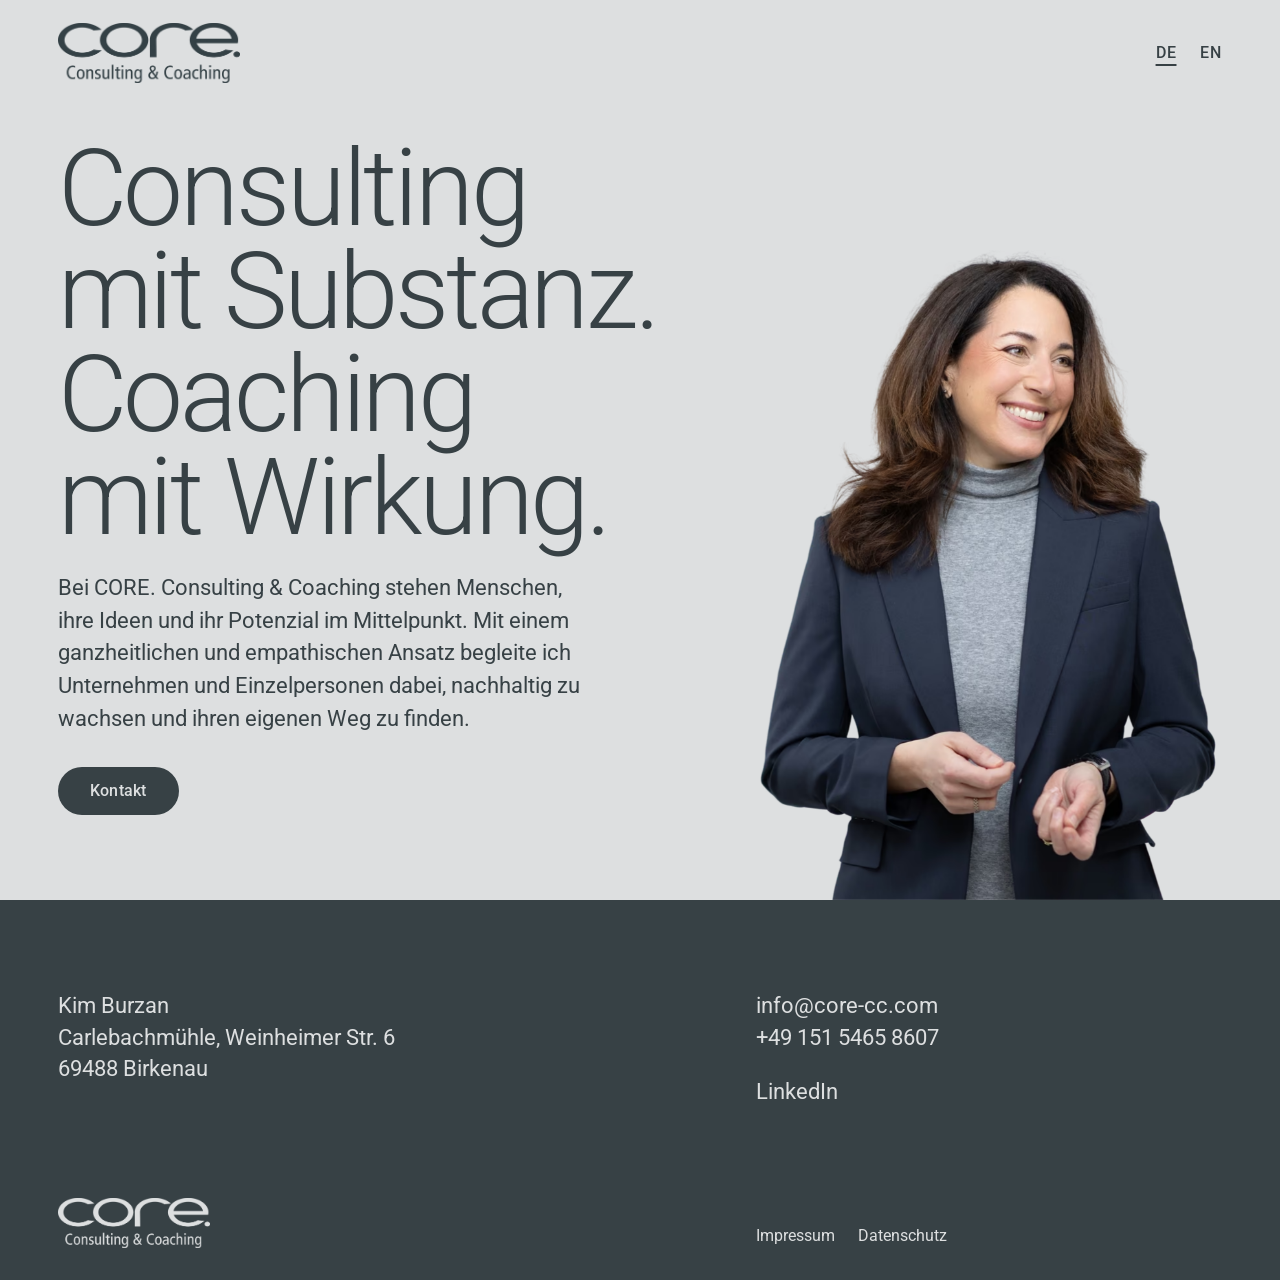
==== index.html @ 4d35f6c6 "Neue Website core-cc.com: One-Pager DE/EN mit Impressum und Datenschutz - Inhalte 1:1 von der bisher" ====
<!doctype html>
<html lang="de">
<head>
  <meta charset="utf-8">
  <meta name="viewport" content="width=device-width, initial-scale=1">
  <title>core-cc – Consulting &amp; Coaching</title>
  <meta name="description" content="Bei CORE. Consulting &amp; Coaching stehen Menschen, ihre Ideen und ihr Potenzial im Mittelpunkt. Kim Burzan, Birkenau.">
  <link rel="canonical" href="https://www.core-cc.com/">
  <link rel="alternate" hreflang="de" href="https://www.core-cc.com/">
  <link rel="alternate" hreflang="en" href="https://www.core-cc.com/en">
  <link rel="alternate" hreflang="x-default" href="https://www.core-cc.com/">
  <link rel="preload" href="/assets/fonts/roboto-latin-var.woff2" as="font" type="font/woff2" crossorigin>
  <link rel="stylesheet" href="/assets/css/style.css?v=1">
  <link rel="icon" href="/favicon.ico" sizes="48x48">
  <link rel="apple-touch-icon" href="/apple-touch-icon.png">
  <link rel="manifest" href="/site.webmanifest">
  <meta name="theme-color" content="#dddfe0">
  <meta property="og:type" content="website">
  <meta property="og:site_name" content="core. Consulting &amp; Coaching">
  <meta property="og:title" content="core-cc – Consulting &amp; Coaching">
  <meta property="og:description" content="Bei CORE. Consulting &amp; Coaching stehen Menschen, ihre Ideen und ihr Potenzial im Mittelpunkt. Kim Burzan, Birkenau.">
  <meta property="og:url" content="https://www.core-cc.com/">
  <meta property="og:image" content="https://www.core-cc.com/og-image.jpg">
  <meta property="og:image:width" content="1200">
  <meta property="og:image:height" content="630">
  <meta property="og:locale" content="de_DE">
  <meta property="og:locale:alternate" content="en_GB">
  <meta name="twitter:card" content="summary_large_image">
  <script type="application/ld+json">
  {
    "@context": "https://schema.org",
    "@type": "ProfessionalService",
    "name": "CORE. Consulting & Coaching",
    "url": "https://www.core-cc.com/",
    "logo": "https://www.core-cc.com/assets/img/logo-core.webp",
    "image": "https://www.core-cc.com/og-image.jpg",
    "email": "info@core-cc.com",
    "telephone": "+49 151 5465 8607",
    "address": {
      "@type": "PostalAddress",
      "streetAddress": "Carlebachmühle, Weinheimer Str. 6",
      "postalCode": "69488",
      "addressLocality": "Birkenau",
      "addressCountry": "DE"
    },
    "founder": {
      "@type": "Person",
      "name": "Kim Burzan",
      "sameAs": "https://www.linkedin.com/in/kim-natascha-burzan/"
    }
  }
  </script>
</head>
<body>
  <a class="skip-link" href="#main">Zum Inhalt springen</a>
  <div class="screen">
    <header class="site-header">
      <a class="site-header__logo" href="/">
        <img src="/assets/img/logo-core.webp" width="768" height="255" alt="core. Consulting & Coaching – Startseite">
      </a>
      <nav class="lang" aria-label="Sprache">
        <a href="/" hreflang="de" lang="de" aria-current="page">DE</a>
        <a href="/en" hreflang="en" lang="en">EN</a>
      </nav>
    </header>

    <main id="main" class="hero">
      <div class="hero__text">
        <h1 class="hero__claim"><span>Consulting mit&nbsp;Substanz.</span> <span>Coaching mit&nbsp;Wirkung.</span></h1>
        <p class="hero__lead">Bei CORE. Consulting &amp; Coaching stehen Menschen, ihre Ideen und ihr Potenzial im Mittelpunkt. Mit einem ganzheitlichen und empathischen Ansatz begleite ich Unternehmen und Einzelpersonen dabei, nachhaltig zu wachsen und ihren eigenen Weg zu finden.</p>
        <p class="hero__cta"><a class="button" href="#kontakt">Kontakt</a></p>
      </div>
      <picture class="hero__portrait">
        <source type="image/avif" srcset="/assets/img/kim-burzan-480.avif 480w, /assets/img/kim-burzan-720.avif 720w, /assets/img/kim-burzan-960.avif 960w, /assets/img/kim-burzan-1200.avif 1200w, /assets/img/kim-burzan-1377.avif 1377w" sizes="(min-width: 100rem) 38rem, (min-width: 64rem) 40vw, 88vw">
        <source type="image/webp" srcset="/assets/img/kim-burzan-480.webp 480w, /assets/img/kim-burzan-720.webp 720w, /assets/img/kim-burzan-960.webp 960w, /assets/img/kim-burzan-1200.webp 1200w, /assets/img/kim-burzan-1377.webp 1377w" sizes="(min-width: 100rem) 38rem, (min-width: 64rem) 40vw, 88vw">
        <img src="/assets/img/kim-burzan-960.webp" width="1377" height="1920" alt="Kim Burzan" fetchpriority="high">
      </picture>
    </main>
  </div>

  <footer id="kontakt" class="site-footer">
    <div class="site-footer__inner">
      <h2 class="visually-hidden">Kontakt</h2>
      <address class="contact">
        <p class="contact__address">Kim Burzan<br>Carlebachmühle, Weinheimer Str. 6<br>69488 Birkenau</p>
        <p class="contact__direct"><a href="mailto:info@core-cc.com">info@core-cc.com</a><br><a href="tel:+4915154658607">+49 151 5465 8607</a></p>
        <p class="contact__social"><a href="https://www.linkedin.com/in/kim-natascha-burzan/">LinkedIn</a></p>
      </address>
      <div class="site-footer__base">
        <a class="site-footer__logo" href="/">
          <img src="/assets/img/logo-core-light.webp" width="768" height="255" alt="core. Consulting & Coaching – Startseite" loading="lazy">
        </a>
        <nav class="legal-nav" aria-label="Rechtliches">
          <a href="/impressum">Impressum</a>
          <a href="/datenschutz">Datenschutz</a>
        </nav>
      </div>
    </div>
  </footer>
</body>
</html>
---- assets/css/style.css ----
/* =====================================================================
   core. Consulting & Coaching
   ---------------------------------------------------------------------
   Farben   Dunkelgrau #374145 · Hellgrau #dddfe0
   Schrift  Roboto (variabel 100–900, lokal gehostet, keine Google-Abfrage)
   Skala    Faktor √2 – h1 7.993rem … small 0.707rem, xs 0.5rem
            Überschriften fluid per clamp(): Minimum bei 360 px Viewport,
            Endwert (Vorgabe) ab 1600 px Viewport.
   ===================================================================== */

@font-face {
  font-family: "Roboto";
  src: url("/assets/fonts/roboto-latin-var.woff2") format("woff2");
  font-weight: 100 900;
  font-style: normal;
  font-display: swap;
}

/* Metrik-angepasster Fallback, damit beim Laden nichts springt */
@font-face {
  font-family: "Roboto Fallback";
  src: local("Arial");
  ascent-override: 92.77%;
  descent-override: 24.41%;
  line-gap-override: 0%;
  size-adjust: 100.3%;
}

:root {
  /* Farben */
  --ink: #374145;
  --paper: #dddfe0;

  /* Typo-Skala (√2) – fluid zwischen 22.5rem (360 px) und 100rem (1600 px) */
  --fs-h1: clamp(2.986rem, 1.532rem + 6.461vw, 7.993rem);
  --fs-h2: clamp(2.488rem, 1.569rem + 4.084vw, 5.653rem);
  --fs-h3: clamp(2.074rem, 1.515rem + 2.483vw, 3.998rem);
  --fs-h4: clamp(1.728rem, 1.409rem + 1.418vw, 2.827rem);
  --fs-h5: clamp(1.44rem, 1.278rem + 0.721vw, 1.999rem);
  --fs-h6: clamp(1.2rem, 1.138rem + 0.276vw, 1.414rem);
  --fs-p: 1rem;
  --fs-small: 0.707rem;
  --fs-xs: 0.5rem;

  /* Abstände auf derselben Skala */
  --s-2: 0.5rem;
  --s-1: 0.707rem;
  --s0: 1rem;
  --s1: 1.414rem;
  --s2: 1.999rem;
  --s3: 2.827rem;
  --s4: 3.998rem;
  --s5: 5.653rem;
  --s6: 7.993rem;

  --page-pad: clamp(1rem, 4.5vw, 4.5rem);
  --max-width: 100rem;

  --font: "Roboto", "Roboto Fallback", system-ui, -apple-system, "Segoe UI", Arial, sans-serif;
  --ease: cubic-bezier(0.2, 0.7, 0.2, 1);
}

/* ---------- Basis ---------- */

*,
*::before,
*::after {
  box-sizing: border-box;
}

html {
  -webkit-text-size-adjust: 100%;
  text-size-adjust: 100%;
  scroll-behavior: smooth;
}

body {
  margin: 0;
  background: var(--paper);
  color: var(--ink);
  font-family: var(--font);
  font-size: var(--fs-p);
  font-weight: 400;
  line-height: 1.5;
  -webkit-font-smoothing: antialiased;
  -moz-osx-font-smoothing: grayscale;
}

img,
picture {
  display: block;
  max-width: 100%;
  height: auto;
}

h1, h2, h3, h4, h5, h6, p, address {
  margin: 0;
}

address {
  font-style: normal;
}

h1, h2, h3, h4, h5, h6 {
  overflow-wrap: break-word;
  text-wrap: balance;
}

p {
  text-wrap: pretty;
}

a {
  color: inherit;
  text-decoration-thickness: 1px;
  text-underline-offset: 0.22em;
}

a:hover {
  text-decoration-thickness: 2px;
}

:focus-visible {
  outline: 2px solid currentColor;
  outline-offset: 4px;
}

::selection {
  background: var(--ink);
  color: var(--paper);
}

/* ---------- Typo-Skala ---------- */

h1, .h1 { font-size: var(--fs-h1); font-weight: 300; line-height: 0.96; letter-spacing: -0.03em; }
h2, .h2 { font-size: var(--fs-h2); font-weight: 300; line-height: 1;    letter-spacing: -0.025em; }
h3, .h3 { font-size: var(--fs-h3); font-weight: 300; line-height: 1.06; letter-spacing: -0.02em; }
h4, .h4 { font-size: var(--fs-h4); font-weight: 400; line-height: 1.12; letter-spacing: -0.015em; }
h5, .h5 { font-size: var(--fs-h5); font-weight: 400; line-height: 1.25; letter-spacing: -0.01em; }
h6, .h6 { font-size: var(--fs-h6); font-weight: 400; line-height: 1.4; }
.p      { font-size: var(--fs-p); line-height: 1.5; }
small, .small { font-size: var(--fs-small); line-height: 1.5; letter-spacing: 0.01em; }
.xs     { font-size: var(--fs-xs); line-height: 1.5; }

/* ---------- Hilfsklassen ---------- */

.visually-hidden {
  position: absolute !important;
  width: 1px;
  height: 1px;
  margin: -1px;
  padding: 0;
  overflow: hidden;
  clip: rect(0 0 0 0);
  white-space: nowrap;
  border: 0;
}

.skip-link {
  position: absolute;
  top: -10rem;
  left: var(--page-pad);
  z-index: 10;
  padding: var(--s-1) var(--s0);
  background: var(--ink);
  color: var(--paper);
  text-decoration: none;
}

.skip-link:focus {
  top: var(--s-2);
}

/* ---------- Kopf ---------- */

.screen {
  display: flex;
  flex-direction: column;
  min-height: 100vh;
  min-height: 100svh;
}

.site-header {
  display: flex;
  align-items: center;
  justify-content: space-between;
  gap: var(--s1);
  width: 100%;
  max-width: var(--max-width);
  margin-inline: auto;
  padding: var(--s1) var(--page-pad);
}

.site-header__logo {
  display: block;
  width: clamp(8.75rem, 6.6rem + 6vw, 12.5rem);
}

.site-header__logo img {
  width: 100%;
}

.lang {
  display: flex;
  gap: var(--s-2);
  margin-right: calc(var(--s-2) * -1);
  font-weight: 500;
  letter-spacing: 0.06em;
}

.lang a {
  padding: var(--s-2);
  text-decoration: none;
}

.lang a:hover,
.lang a[aria-current="page"] {
  text-decoration: underline;
  text-decoration-thickness: 2px;
  text-underline-offset: 0.4em;
}

/* ---------- Startseite: Hero ---------- */

.hero {
  flex: 1;
  display: grid;
  grid-template-columns: minmax(0, 1fr);
  align-content: end;
  width: 100%;
  max-width: var(--max-width);
  margin-inline: auto;
  padding: var(--s2) var(--page-pad) 0;
  overflow: hidden;
}

/* h1-Skala wie vorgegeben; zusätzlich an die Bildschirmhöhe gekoppelt (damit
   Claim, Text und Porträt in den ersten Bildschirm passen) und unter 360 px
   an die Breite (damit „mit Substanz.“ nicht überläuft) */
.hero__claim {
  font-size: var(--fs-h1);
  font-size: min(var(--fs-h1), 13.4svh, 13vw);
  overflow-wrap: normal;
}

.hero__claim > span {
  display: block;
}

.hero__lead {
  max-width: 34rem;
  margin-top: var(--s1);
  font-size: var(--fs-h6);
  line-height: 1.5;
}

.hero__cta {
  margin-top: var(--s2);
}

.hero__portrait {
  justify-self: end;
  width: min(88%, 28rem);
  margin-top: var(--s3);
}

.hero__portrait img {
  width: 100%;
}

@media (min-width: 64rem) {
  .hero {
    grid-template-columns: minmax(0, 7fr) minmax(0, 5fr);
    column-gap: var(--s3);
    align-content: stretch;
    padding-top: 0;
  }

  .hero__text {
    align-self: center;
    padding-block: var(--s-1) var(--s4);
  }

  .hero__portrait {
    align-self: end;
    width: 100%;
    margin-top: 0;
  }

  /* Porträt füllt die Höhe des ersten Bildschirms, steht unten auf dem Kontaktband */
  .hero__portrait img {
    max-height: calc(100svh - 7.5rem);
    object-fit: contain;
    object-position: right bottom;
  }
}

/* Ein einziger, ruhiger Auftakt: Claim blendet ein, das Porträt steigt aus dem Kontaktband */
@media (prefers-reduced-motion: no-preference) {
  .hero__claim > span {
    animation: claim-in 0.9s var(--ease) both;
  }

  .hero__claim > span + span {
    animation-delay: 0.15s;
  }

  .hero__portrait img {
    animation: portrait-rise 1.2s var(--ease) both;
  }
}

@keyframes claim-in {
  from {
    opacity: 0;
    transform: translateY(0.12em);
  }
}

@keyframes portrait-rise {
  from {
    transform: translateY(6%);
  }
}

/* ---------- Button ---------- */

.button {
  display: inline-flex;
  align-items: center;
  justify-content: center;
  min-height: 3rem;
  padding: 0 var(--s2);
  border-radius: 999px;
  background: var(--ink);
  color: var(--paper);
  font-weight: 500;
  letter-spacing: 0.02em;
  text-decoration: none;
  transition: background-color 0.25s var(--ease), color 0.25s var(--ease), box-shadow 0.25s var(--ease);
}

.button:hover {
  background: transparent;
  color: var(--ink);
  box-shadow: inset 0 0 0 1.5px var(--ink);
}

/* ---------- Fuß: Kontaktband ---------- */

.site-footer {
  background: var(--ink);
  color: var(--paper);
}

.site-footer__inner {
  display: grid;
  gap: var(--s5);
  max-width: var(--max-width);
  margin-inline: auto;
  padding: var(--s4) var(--page-pad) var(--s2);
}

.contact {
  display: grid;
  gap: var(--s1);
  font-size: var(--fs-h6);
  line-height: 1.45;
}

.contact a {
  text-decoration: none;
}

.contact a:hover {
  text-decoration: underline;
}

.site-footer__base {
  display: flex;
  flex-wrap: wrap;
  align-items: flex-end;
  justify-content: space-between;
  gap: var(--s1) var(--s2);
}

/* Ab Tablet: Kontaktband im selben Raster wie der Hero (7 : 5) */
@media (min-width: 48rem) {
  .contact,
  .site-footer__base {
    display: grid;
    grid-template-columns: minmax(0, 7fr) minmax(0, 5fr);
    column-gap: var(--s3);
  }

  .contact__address {
    grid-row: span 2;
  }

  .contact__social {
    grid-column: 2;
  }

  .site-footer__base .legal-nav {
    grid-column: 2;
  }
}

@media (min-width: 64rem) {
  .site-footer__inner {
    padding-top: var(--s5);
  }
}

.site-footer__logo {
  display: block;
  width: clamp(7.5rem, 6.3rem + 4vw, 10rem);
}

.site-footer__logo img {
  width: 100%;
}

.legal-nav {
  display: flex;
  flex-wrap: wrap;
  gap: var(--s-2) var(--s1);
}

.legal-nav a {
  text-decoration: none;
}

.legal-nav a:hover,
.legal-nav a[aria-current="page"] {
  text-decoration: underline;
}

/* ---------- Rechtstexte ---------- */

.legal {
  display: grid;
  gap: var(--s3);
  width: 100%;
  max-width: var(--max-width);
  margin-inline: auto;
  padding: var(--s3) var(--page-pad) var(--s5);
}

.legal__body {
  max-width: 40rem;
  hyphens: auto;
}

.legal__body > * + * {
  margin-top: var(--s1);
}

.legal__body > h2 + * {
  margin-top: var(--s2);
}

.legal__body > h3 {
  margin-top: var(--s3);
  font-size: var(--fs-h6);
  font-weight: 500;
  line-height: 1.4;
  letter-spacing: 0;
}

.legal__body > h3 + p {
  margin-top: var(--s-2);
}

.legal__label {
  font-weight: 500;
}

.legal__body > .legal__note {
  margin-top: var(--s4);
}

@media (min-width: 64rem) {
  .legal {
    padding-top: var(--s4);
  }
}

/* Ab 1280 px: Textspalte im selben 7 : 5-Raster wie Porträt und Kontaktdaten */
@media (min-width: 80rem) {
  .legal {
    grid-template-columns: minmax(0, 7fr) minmax(0, 5fr);
    column-gap: var(--s3);
  }

  .legal__title {
    grid-column: 1 / -1;
  }

  .legal__body {
    grid-column: 2;
  }
}
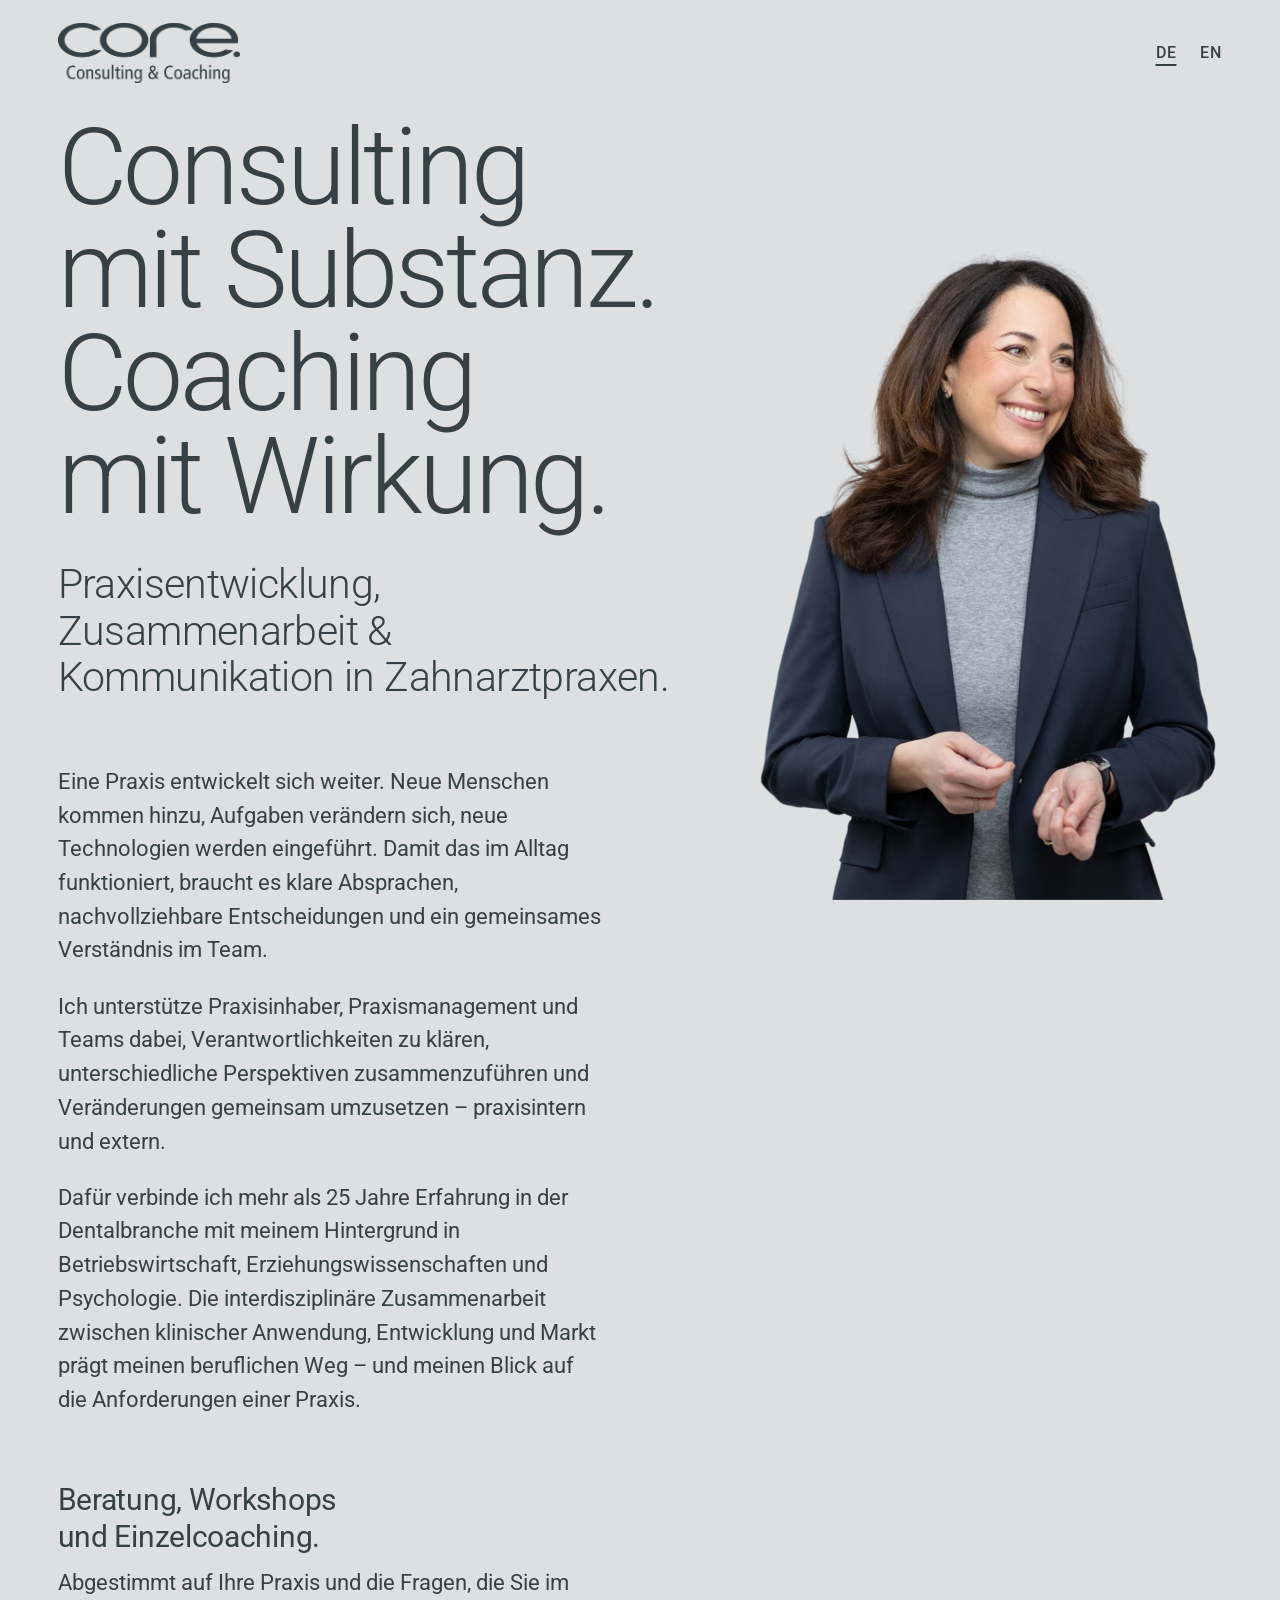
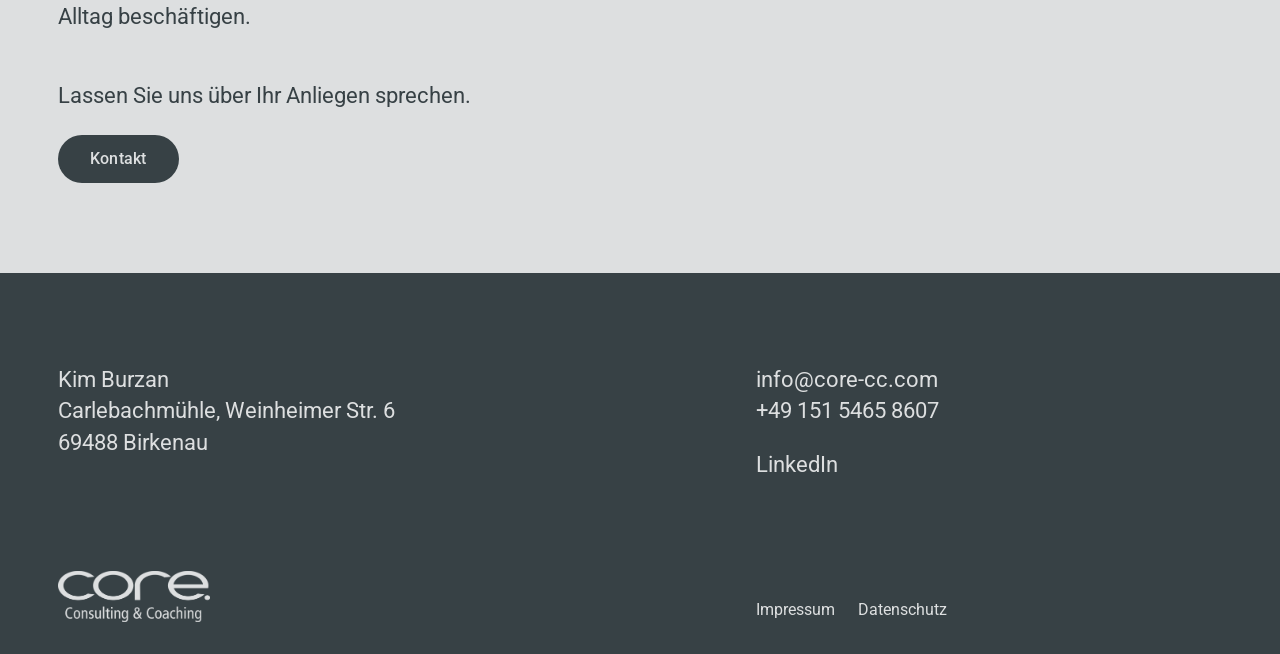
==== commit 45ab787f: "Startseite: neuer Text von Kim Burzan (Zahnarztpraxen) - Text aus der Mail „Neuer Text core-cc.com“ " ====
--- a/index.html
+++ b/index.html
@@ -4,13 +4,13 @@
   <meta charset="utf-8">
   <meta name="viewport" content="width=device-width, initial-scale=1">
   <title>core-cc – Consulting &amp; Coaching</title>
-  <meta name="description" content="Bei CORE. Consulting &amp; Coaching stehen Menschen, ihre Ideen und ihr Potenzial im Mittelpunkt. Kim Burzan, Birkenau.">
+  <meta name="description" content="Praxisentwicklung, Zusammenarbeit &amp; Kommunikation in Zahnarztpraxen – Beratung, Workshops und Einzelcoaching. Kim Burzan, CORE. Consulting &amp; Coaching, Birkenau.">
   <link rel="canonical" href="https://www.core-cc.com/">
   <link rel="alternate" hreflang="de" href="https://www.core-cc.com/">
   <link rel="alternate" hreflang="en" href="https://www.core-cc.com/en">
   <link rel="alternate" hreflang="x-default" href="https://www.core-cc.com/">
   <link rel="preload" href="/assets/fonts/roboto-latin-var.woff2" as="font" type="font/woff2" crossorigin>
-  <link rel="stylesheet" href="/assets/css/style.css?v=1">
+  <link rel="stylesheet" href="/assets/css/style.css?v=2">
   <link rel="icon" href="/favicon.ico" sizes="48x48">
   <link rel="apple-touch-icon" href="/apple-touch-icon.png">
   <link rel="manifest" href="/site.webmanifest">
@@ -18,7 +18,7 @@
   <meta property="og:type" content="website">
   <meta property="og:site_name" content="core. Consulting &amp; Coaching">
   <meta property="og:title" content="core-cc – Consulting &amp; Coaching">
-  <meta property="og:description" content="Bei CORE. Consulting &amp; Coaching stehen Menschen, ihre Ideen und ihr Potenzial im Mittelpunkt. Kim Burzan, Birkenau.">
+  <meta property="og:description" content="Praxisentwicklung, Zusammenarbeit &amp; Kommunikation in Zahnarztpraxen – Beratung, Workshops und Einzelcoaching. Kim Burzan, CORE. Consulting &amp; Coaching, Birkenau.">
   <meta property="og:url" content="https://www.core-cc.com/">
   <meta property="og:image" content="https://www.core-cc.com/og-image.jpg">
   <meta property="og:image:width" content="1200">
@@ -31,6 +31,7 @@
     "@context": "https://schema.org",
     "@type": "ProfessionalService",
     "name": "CORE. Consulting & Coaching",
+    "description": "Praxisentwicklung, Zusammenarbeit & Kommunikation in Zahnarztpraxen – Beratung, Workshops und Einzelcoaching.",
     "url": "https://www.core-cc.com/",
     "logo": "https://www.core-cc.com/assets/img/logo-core.webp",
     "image": "https://www.core-cc.com/og-image.jpg",
@@ -66,9 +67,23 @@
 
     <main id="main" class="hero">
       <div class="hero__text">
-        <h1 class="hero__claim"><span>Consulting mit&nbsp;Substanz.</span> <span>Coaching mit&nbsp;Wirkung.</span></h1>
-        <p class="hero__lead">Bei CORE. Consulting &amp; Coaching stehen Menschen, ihre Ideen und ihr Potenzial im Mittelpunkt. Mit einem ganzheitlichen und empathischen Ansatz begleite ich Unternehmen und Einzelpersonen dabei, nachhaltig zu wachsen und ihren eigenen Weg zu finden.</p>
-        <p class="hero__cta"><a class="button" href="#kontakt">Kontakt</a></p>
+        <hgroup>
+          <h1 class="hero__claim"><span>Consulting mit&nbsp;Substanz.</span> <span>Coaching mit&nbsp;Wirkung.</span></h1>
+          <p class="hero__focus">Praxisentwicklung, Zusammenarbeit&nbsp;&amp; Kommunikation in Zahnarztpraxen.</p>
+        </hgroup>
+        <div class="hero__body">
+          <p>Eine Praxis entwickelt sich weiter. Neue Menschen kommen hinzu, Aufgaben verändern sich, neue Technologien werden eingeführt. Damit das im Alltag funktioniert, braucht es klare Absprachen, nachvollziehbare Entscheidungen und ein gemeinsames Verständnis im Team.</p>
+          <p>Ich unterstütze Praxisinhaber, Praxismanagement und Teams dabei, Verantwortlichkeiten zu klären, unterschiedliche Perspektiven zusammenzuführen und Veränderungen gemeinsam umzusetzen&nbsp;– praxisintern und extern.</p>
+          <p>Dafür verbinde ich mehr als 25&nbsp;Jahre Erfahrung in der Dentalbranche mit meinem Hintergrund in Betriebswirtschaft, Erziehungswissenschaften und Psychologie. Die interdisziplinäre Zusammenarbeit zwischen klinischer Anwendung, Entwicklung und Markt prägt meinen beruflichen Weg&nbsp;– und meinen Blick auf die Anforderungen einer Praxis.</p>
+        </div>
+        <div class="hero__offer">
+          <h2 class="hero__offer-title">Beratung, Workshops und Einzelcoaching.</h2>
+          <p>Abgestimmt auf Ihre Praxis und die Fragen, die Sie im Alltag beschäftigen.</p>
+        </div>
+        <div class="hero__cta">
+          <p>Lassen Sie uns über Ihr Anliegen sprechen.</p>
+          <a class="button" href="#kontakt">Kontakt</a>
+        </div>
       </div>
       <picture class="hero__portrait">
         <source type="image/avif" srcset="/assets/img/kim-burzan-480.avif 480w, /assets/img/kim-burzan-720.avif 720w, /assets/img/kim-burzan-960.avif 960w, /assets/img/kim-burzan-1200.avif 1200w, /assets/img/kim-burzan-1377.avif 1377w" sizes="(min-width: 100rem) 38rem, (min-width: 64rem) 40vw, 88vw">
--- a/assets/css/style.css
+++ b/assets/css/style.css
@@ -71,7 +71,12 @@
 html {
   -webkit-text-size-adjust: 100%;
   text-size-adjust: 100%;
-  scroll-behavior: smooth;
+}
+
+@media (prefers-reduced-motion: no-preference) {
+  html {
+    scroll-behavior: smooth;
+  }
 }
 
 body {
@@ -231,11 +236,11 @@
   max-width: var(--max-width);
   margin-inline: auto;
   padding: var(--s2) var(--page-pad) 0;
-  overflow: hidden;
+  overflow: clip; /* clip statt hidden – sonst funktioniert das „sticky“ Porträt nicht */
 }
 
 /* h1-Skala wie vorgegeben; zusätzlich an die Bildschirmhöhe gekoppelt (damit
-   Claim, Text und Porträt in den ersten Bildschirm passen) und unter 360 px
+   Claim und Fokuszeile in den ersten Bildschirm passen) und unter 360 px
    an die Breite (damit „mit Substanz.“ nicht überläuft) */
 .hero__claim {
   font-size: var(--fs-h1);
@@ -247,15 +252,53 @@
   display: block;
 }
 
-.hero__lead {
+/* Fokus: Zielgruppe direkt unter dem Claim */
+.hero__focus {
+  max-width: 17em;
+  margin-top: var(--s2);
+  font-size: var(--fs-h4);
+  font-weight: 300;
+  line-height: 1.15;
+  letter-spacing: -0.015em;
+  text-wrap: balance;
+}
+
+/* Fließtext der Startseite in h6-Größe, damit er neben dem großen Claim trägt */
+.hero__body,
+.hero__offer,
+.hero__cta {
   max-width: 34rem;
+  font-size: var(--fs-h6);
+  line-height: 1.55;
+}
+
+.hero__body {
+  margin-top: var(--s4);
+  hyphens: auto;
+}
+
+.hero__body p + p {
   margin-top: var(--s1);
-  font-size: var(--fs-h6);
-  line-height: 1.5;
+}
+
+.hero__offer {
+  margin-top: var(--s4);
+}
+
+.hero__offer-title {
+  margin-bottom: var(--s-1);
+  font-size: var(--fs-h5);
+  font-weight: 400;
+  line-height: 1.25;
+  letter-spacing: -0.01em;
 }
 
 .hero__cta {
-  margin-top: var(--s2);
+  margin-top: var(--s3);
+}
+
+.hero__cta .button {
+  margin-top: var(--s1);
 }
 
 .hero__portrait {
@@ -277,17 +320,20 @@
   }
 
   .hero__text {
-    align-self: center;
-    padding-block: var(--s-1) var(--s4);
-  }
-
+    align-self: start;
+    padding-block: var(--s-1) var(--s5);
+  }
+
+  /* Porträt bleibt beim Lesen unten im Bild stehen und landet am Ende
+     des Textes auf dem Kontaktband */
   .hero__portrait {
+    position: sticky;
+    bottom: 0;
     align-self: end;
     width: 100%;
     margin-top: 0;
   }
 
-  /* Porträt füllt die Höhe des ersten Bildschirms, steht unten auf dem Kontaktband */
   .hero__portrait img {
     max-height: calc(100svh - 7.5rem);
     object-fit: contain;
@@ -334,7 +380,9 @@
   border-radius: 999px;
   background: var(--ink);
   color: var(--paper);
+  font-size: var(--fs-p);
   font-weight: 500;
+  line-height: 1.2;
   letter-spacing: 0.02em;
   text-decoration: none;
   transition: background-color 0.25s var(--ease), color 0.25s var(--ease), box-shadow 0.25s var(--ease);
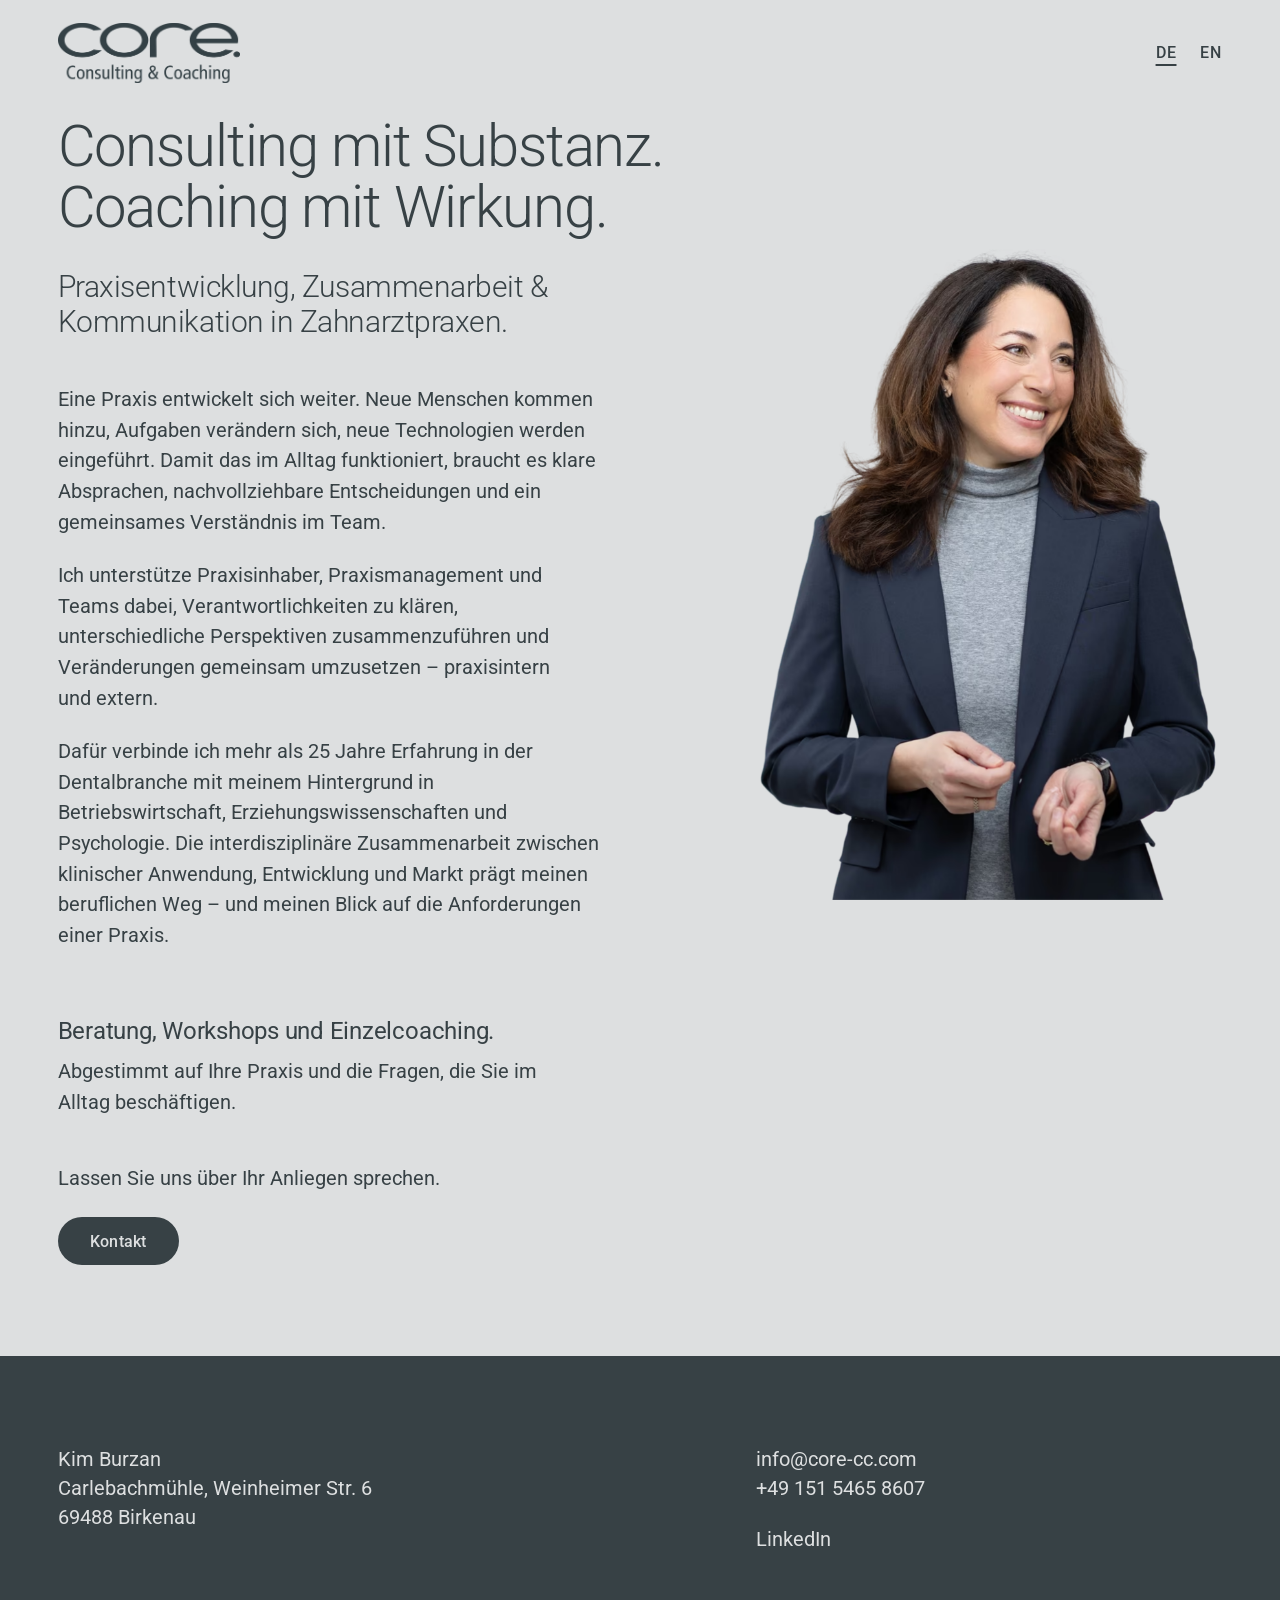
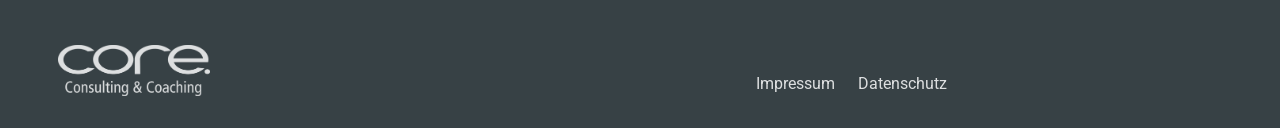
==== commit a84d8793: "Typo-Skala auf Major Third, Überschrift „Datenschutzerklärung“/„Privacy policy“ entfernt - Schriftgr" ====
--- a/index.html
+++ b/index.html
@@ -7,10 +7,10 @@
   <meta name="description" content="Praxisentwicklung, Zusammenarbeit &amp; Kommunikation in Zahnarztpraxen – Beratung, Workshops und Einzelcoaching. Kim Burzan, CORE. Consulting &amp; Coaching, Birkenau.">
   <link rel="canonical" href="https://www.core-cc.com/">
   <link rel="alternate" hreflang="de" href="https://www.core-cc.com/">
-  <link rel="alternate" hreflang="en" href="https://www.core-cc.com/en">
+  <link rel="alternate" hreflang="en" href="https://www.core-cc.com/en/">
   <link rel="alternate" hreflang="x-default" href="https://www.core-cc.com/">
   <link rel="preload" href="/assets/fonts/roboto-latin-var.woff2" as="font" type="font/woff2" crossorigin>
-  <link rel="stylesheet" href="/assets/css/style.css?v=2">
+  <link rel="stylesheet" href="/assets/css/style.css?v=3">
   <link rel="icon" href="/favicon.ico" sizes="48x48">
   <link rel="apple-touch-icon" href="/apple-touch-icon.png">
   <link rel="manifest" href="/site.webmanifest">
@@ -61,7 +61,7 @@
       </a>
       <nav class="lang" aria-label="Sprache">
         <a href="/" hreflang="de" lang="de" aria-current="page">DE</a>
-        <a href="/en" hreflang="en" lang="en">EN</a>
+        <a href="/en/" hreflang="en" lang="en">EN</a>
       </nav>
     </header>
 
@@ -106,8 +106,8 @@
           <img src="/assets/img/logo-core-light.webp" width="768" height="255" alt="core. Consulting & Coaching – Startseite" loading="lazy">
         </a>
         <nav class="legal-nav" aria-label="Rechtliches">
-          <a href="/impressum">Impressum</a>
-          <a href="/datenschutz">Datenschutz</a>
+          <a href="/impressum.html">Impressum</a>
+          <a href="/datenschutz.html">Datenschutz</a>
         </nav>
       </div>
     </div>
--- a/assets/css/style.css
+++ b/assets/css/style.css
@@ -3,9 +3,9 @@
    ---------------------------------------------------------------------
    Farben   Dunkelgrau #374145 · Hellgrau #dddfe0
    Schrift  Roboto (variabel 100–900, lokal gehostet, keine Google-Abfrage)
-   Skala    Faktor √2 – h1 7.993rem … small 0.707rem, xs 0.5rem
-            Überschriften fluid per clamp(): Minimum bei 360 px Viewport,
-            Endwert (Vorgabe) ab 1600 px Viewport.
+   Skala    Major Third (1.25) – h1 3.815rem … small 0.8rem, xs 0.64rem
+            Überschriften fluid per clamp(): Minimum bei 360 px Viewport
+            (Minor Third 1.2), Endwert (Vorgabe) ab 1600 px Viewport.
    ===================================================================== */
 
 @font-face {
@@ -31,18 +31,18 @@
   --ink: #374145;
   --paper: #dddfe0;
 
-  /* Typo-Skala (√2) – fluid zwischen 22.5rem (360 px) und 100rem (1600 px) */
-  --fs-h1: clamp(2.986rem, 1.532rem + 6.461vw, 7.993rem);
-  --fs-h2: clamp(2.488rem, 1.569rem + 4.084vw, 5.653rem);
-  --fs-h3: clamp(2.074rem, 1.515rem + 2.483vw, 3.998rem);
-  --fs-h4: clamp(1.728rem, 1.409rem + 1.418vw, 2.827rem);
-  --fs-h5: clamp(1.44rem, 1.278rem + 0.721vw, 1.999rem);
-  --fs-h6: clamp(1.2rem, 1.138rem + 0.276vw, 1.414rem);
+  /* Typo-Skala Major Third (1.25) – fluid zwischen 22.5rem (360 px) und 100rem (1600 px) */
+  --fs-h1: clamp(2.986rem, 2.745rem + 1.070vw, 3.815rem);
+  --fs-h2: clamp(2.488rem, 2.324rem + 0.728vw, 3.052rem);
+  --fs-h3: clamp(2.074rem, 1.967rem + 0.474vw, 2.441rem);
+  --fs-h4: clamp(1.728rem, 1.663rem + 0.290vw, 1.953rem);
+  --fs-h5: clamp(1.44rem, 1.404rem + 0.159vw, 1.563rem);
+  --fs-h6: clamp(1.2rem, 1.185rem + 0.065vw, 1.25rem);
   --fs-p: 1rem;
-  --fs-small: 0.707rem;
-  --fs-xs: 0.5rem;
-
-  /* Abstände auf derselben Skala */
+  --fs-small: 0.8rem;
+  --fs-xs: 0.64rem;
+
+  /* Abstände (Skala √2) */
   --s-2: 0.5rem;
   --s-1: 0.707rem;
   --s0: 1rem;
@@ -137,12 +137,12 @@
 
 /* ---------- Typo-Skala ---------- */
 
-h1, .h1 { font-size: var(--fs-h1); font-weight: 300; line-height: 0.96; letter-spacing: -0.03em; }
-h2, .h2 { font-size: var(--fs-h2); font-weight: 300; line-height: 1;    letter-spacing: -0.025em; }
-h3, .h3 { font-size: var(--fs-h3); font-weight: 300; line-height: 1.06; letter-spacing: -0.02em; }
-h4, .h4 { font-size: var(--fs-h4); font-weight: 400; line-height: 1.12; letter-spacing: -0.015em; }
-h5, .h5 { font-size: var(--fs-h5); font-weight: 400; line-height: 1.25; letter-spacing: -0.01em; }
-h6, .h6 { font-size: var(--fs-h6); font-weight: 400; line-height: 1.4; }
+h1, .h1 { font-size: var(--fs-h1); font-weight: 300; line-height: 1.05; letter-spacing: -0.02em; }
+h2, .h2 { font-size: var(--fs-h2); font-weight: 300; line-height: 1.1;  letter-spacing: -0.015em; }
+h3, .h3 { font-size: var(--fs-h3); font-weight: 300; line-height: 1.15; letter-spacing: -0.01em; }
+h4, .h4 { font-size: var(--fs-h4); font-weight: 400; line-height: 1.2;  letter-spacing: -0.01em; }
+h5, .h5 { font-size: var(--fs-h5); font-weight: 400; line-height: 1.3; }
+h6, .h6 { font-size: var(--fs-h6); font-weight: 400; line-height: 1.45; }
 .p      { font-size: var(--fs-p); line-height: 1.5; }
 small, .small { font-size: var(--fs-small); line-height: 1.5; letter-spacing: 0.01em; }
 .xs     { font-size: var(--fs-xs); line-height: 1.5; }
@@ -239,12 +239,11 @@
   overflow: clip; /* clip statt hidden – sonst funktioniert das „sticky“ Porträt nicht */
 }
 
-/* h1-Skala wie vorgegeben; zusätzlich an die Bildschirmhöhe gekoppelt (damit
-   Claim und Fokuszeile in den ersten Bildschirm passen) und unter 360 px
-   an die Breite (damit „mit Substanz.“ nicht überläuft) */
+/* h1-Skala wie vorgegeben; unter 360 px zusätzlich an die Breite gekoppelt,
+   damit „with substance.“ nicht überläuft */
 .hero__claim {
   font-size: var(--fs-h1);
-  font-size: min(var(--fs-h1), 13.4svh, 13vw);
+  font-size: min(var(--fs-h1), 13vw);
   overflow-wrap: normal;
 }
 
@@ -273,7 +272,7 @@
 }
 
 .hero__body {
-  margin-top: var(--s4);
+  margin-top: var(--s3);
   hyphens: auto;
 }
 
@@ -504,11 +503,8 @@
   margin-top: var(--s1);
 }
 
-.legal__body > h2 + * {
-  margin-top: var(--s2);
-}
-
-.legal__body > h3 {
+/* Nummerierte Abschnitte der Rechtstexte */
+.legal__body > h2 {
   margin-top: var(--s3);
   font-size: var(--fs-h6);
   font-weight: 500;
@@ -516,7 +512,7 @@
   letter-spacing: 0;
 }
 
-.legal__body > h3 + p {
+.legal__body > h2 + p {
   margin-top: var(--s-2);
 }
 
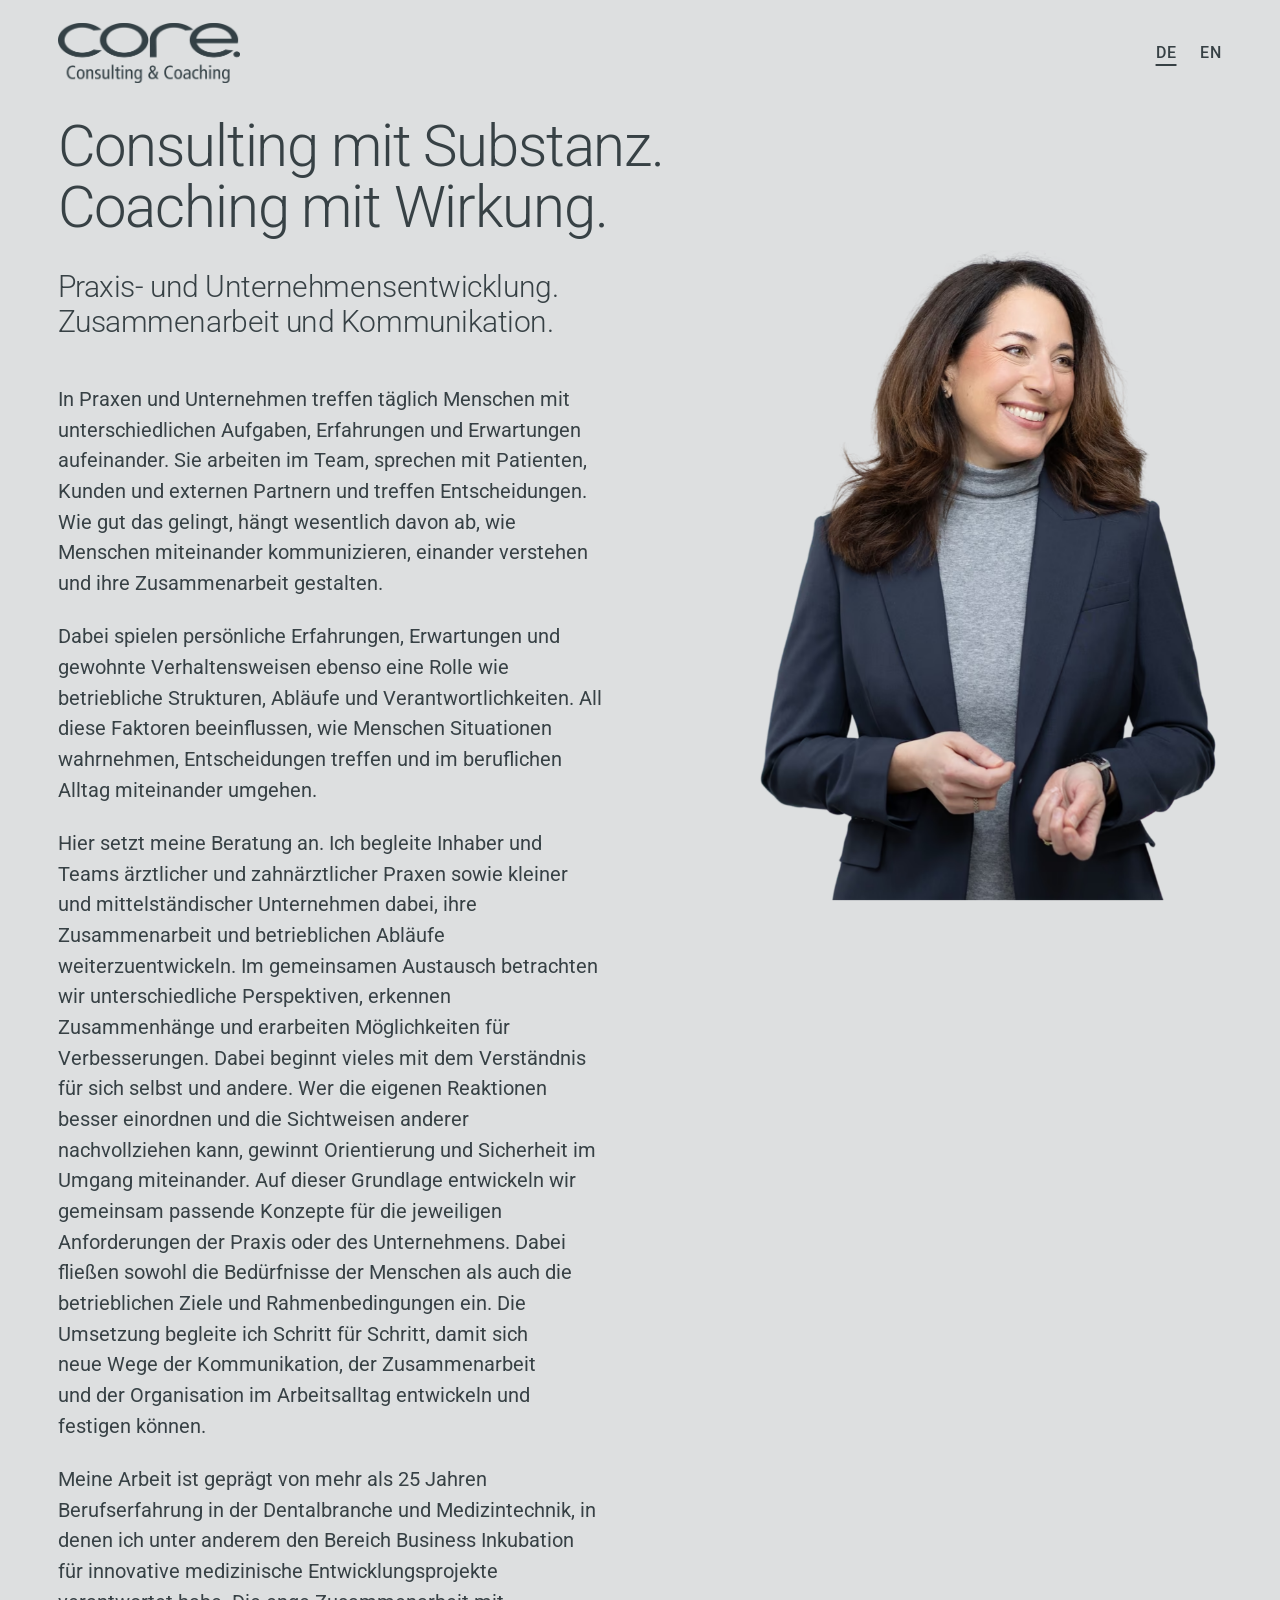
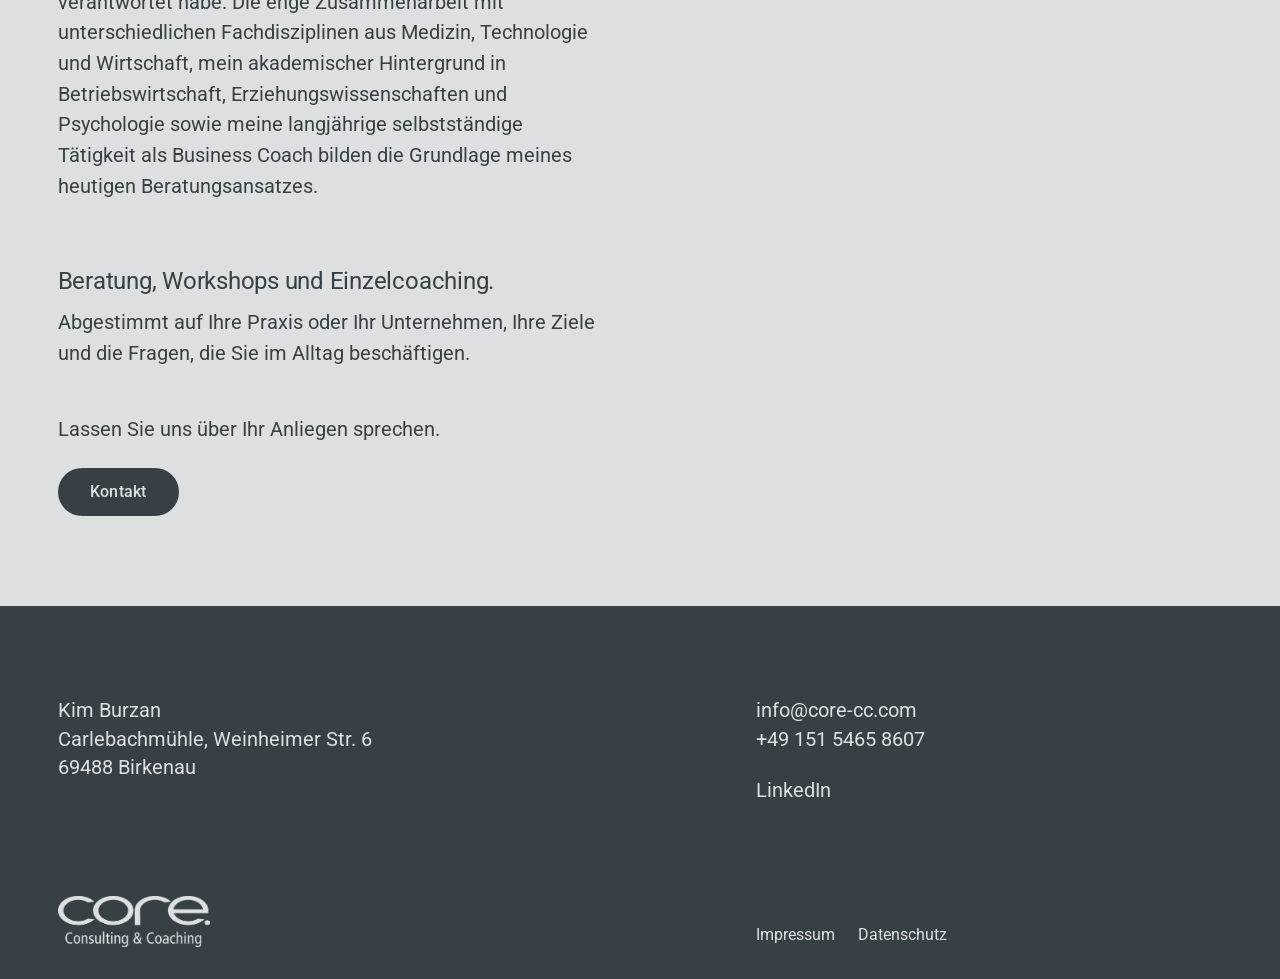
==== commit 80ec4cce: "Startseite: neue Texte aus Kims Word-Datei (20.11.) Fokus jetzt Praxis- und Unternehmensentwicklung," ====
--- a/index.html
+++ b/index.html
@@ -4,13 +4,13 @@
   <meta charset="utf-8">
   <meta name="viewport" content="width=device-width, initial-scale=1">
   <title>core-cc – Consulting &amp; Coaching</title>
-  <meta name="description" content="Praxisentwicklung, Zusammenarbeit &amp; Kommunikation in Zahnarztpraxen – Beratung, Workshops und Einzelcoaching. Kim Burzan, CORE. Consulting &amp; Coaching, Birkenau.">
+  <meta name="description" content="Beratung, Workshops und Einzelcoaching für Praxen und Unternehmen: Praxis- und Unternehmensentwicklung, Zusammenarbeit und Kommunikation. Kim Burzan, Birkenau.">
   <link rel="canonical" href="https://www.core-cc.com/">
   <link rel="alternate" hreflang="de" href="https://www.core-cc.com/">
   <link rel="alternate" hreflang="en" href="https://www.core-cc.com/en/">
   <link rel="alternate" hreflang="x-default" href="https://www.core-cc.com/">
   <link rel="preload" href="/assets/fonts/roboto-latin-var.woff2" as="font" type="font/woff2" crossorigin>
-  <link rel="stylesheet" href="/assets/css/style.css?v=3">
+  <link rel="stylesheet" href="/assets/css/style.css?v=7">
   <link rel="icon" href="/favicon.ico" sizes="48x48">
   <link rel="apple-touch-icon" href="/apple-touch-icon.png">
   <link rel="manifest" href="/site.webmanifest">
@@ -18,7 +18,7 @@
   <meta property="og:type" content="website">
   <meta property="og:site_name" content="core. Consulting &amp; Coaching">
   <meta property="og:title" content="core-cc – Consulting &amp; Coaching">
-  <meta property="og:description" content="Praxisentwicklung, Zusammenarbeit &amp; Kommunikation in Zahnarztpraxen – Beratung, Workshops und Einzelcoaching. Kim Burzan, CORE. Consulting &amp; Coaching, Birkenau.">
+  <meta property="og:description" content="Beratung, Workshops und Einzelcoaching für Praxen und Unternehmen: Praxis- und Unternehmensentwicklung, Zusammenarbeit und Kommunikation. Kim Burzan, Birkenau.">
   <meta property="og:url" content="https://www.core-cc.com/">
   <meta property="og:image" content="https://www.core-cc.com/og-image.jpg">
   <meta property="og:image:width" content="1200">
@@ -31,7 +31,7 @@
     "@context": "https://schema.org",
     "@type": "ProfessionalService",
     "name": "CORE. Consulting & Coaching",
-    "description": "Praxisentwicklung, Zusammenarbeit & Kommunikation in Zahnarztpraxen – Beratung, Workshops und Einzelcoaching.",
+    "description": "Praxis- und Unternehmensentwicklung, Zusammenarbeit und Kommunikation – Beratung, Workshops und Einzelcoaching für ärztliche und zahnärztliche Praxen sowie kleine und mittelständische Unternehmen.",
     "url": "https://www.core-cc.com/",
     "logo": "https://www.core-cc.com/assets/img/logo-core.webp",
     "image": "https://www.core-cc.com/og-image.jpg",
@@ -69,16 +69,17 @@
       <div class="hero__text">
         <hgroup>
           <h1 class="hero__claim"><span>Consulting mit&nbsp;Substanz.</span> <span>Coaching mit&nbsp;Wirkung.</span></h1>
-          <p class="hero__focus">Praxisentwicklung, Zusammenarbeit&nbsp;&amp; Kommunikation in Zahnarztpraxen.</p>
+          <p class="hero__focus"><span>Praxis- und Unternehmens&shy;entwicklung.</span> <span>Zusammenarbeit und Kommunikation.</span></p>
         </hgroup>
         <div class="hero__body">
-          <p>Eine Praxis entwickelt sich weiter. Neue Menschen kommen hinzu, Aufgaben verändern sich, neue Technologien werden eingeführt. Damit das im Alltag funktioniert, braucht es klare Absprachen, nachvollziehbare Entscheidungen und ein gemeinsames Verständnis im Team.</p>
-          <p>Ich unterstütze Praxisinhaber, Praxismanagement und Teams dabei, Verantwortlichkeiten zu klären, unterschiedliche Perspektiven zusammenzuführen und Veränderungen gemeinsam umzusetzen&nbsp;– praxisintern und extern.</p>
-          <p>Dafür verbinde ich mehr als 25&nbsp;Jahre Erfahrung in der Dentalbranche mit meinem Hintergrund in Betriebswirtschaft, Erziehungswissenschaften und Psychologie. Die interdisziplinäre Zusammenarbeit zwischen klinischer Anwendung, Entwicklung und Markt prägt meinen beruflichen Weg&nbsp;– und meinen Blick auf die Anforderungen einer Praxis.</p>
+          <p>In Praxen und Unternehmen treffen täglich Menschen mit unterschiedlichen Aufgaben, Erfahrungen und Erwartungen aufeinander. Sie arbeiten im Team, sprechen mit Patienten, Kunden und externen Partnern und treffen Entscheidungen. Wie gut das gelingt, hängt wesentlich davon ab, wie Menschen miteinander kommunizieren, einander verstehen und ihre Zusammenarbeit gestalten.</p>
+          <p>Dabei spielen persönliche Erfahrungen, Erwartungen und gewohnte Verhaltensweisen ebenso eine Rolle wie betriebliche Strukturen, Abläufe und Verantwortlichkeiten. All diese Faktoren beeinflussen, wie Menschen Situationen wahrnehmen, Entscheidungen treffen und im beruflichen Alltag miteinander umgehen.</p>
+          <p>Hier setzt meine Beratung an. Ich begleite Inhaber und Teams ärztlicher und zahnärztlicher Praxen sowie kleiner und mittelständischer Unternehmen dabei, ihre Zusammenarbeit und betrieblichen Abläufe weiterzuentwickeln. Im gemeinsamen Austausch betrachten wir unterschiedliche Perspektiven, erkennen Zusammenhänge und erarbeiten Möglichkeiten für Verbesserungen. Dabei beginnt vieles mit dem Verständnis für sich selbst und andere. Wer die eigenen Reaktionen besser einordnen und die Sichtweisen anderer nachvollziehen kann, gewinnt Orientierung und Sicherheit im Umgang miteinander. Auf dieser Grundlage entwickeln wir gemeinsam passende Konzepte für die jeweiligen Anforderungen der Praxis oder des Unternehmens. Dabei fließen sowohl die Bedürfnisse der Menschen als auch die betrieblichen Ziele und Rahmenbedingungen ein. Die Umsetzung begleite ich Schritt für Schritt, damit sich neue Wege der Kommunikation, der Zusammenarbeit und der Organisation im Arbeitsalltag entwickeln und festigen können.</p>
+          <p>Meine Arbeit ist geprägt von mehr als 25&nbsp;Jahren Berufserfahrung in der Dentalbranche und Medizintechnik, in denen ich unter anderem den Bereich Business Inkubation für innovative medizinische Entwicklungsprojekte verantwortet habe. Die enge Zusammenarbeit mit unterschiedlichen Fachdisziplinen aus Medizin, Technologie und Wirtschaft, mein akademischer Hintergrund in Betriebswirtschaft, Erziehungswissenschaften und Psychologie sowie meine langjährige selbstständige Tätigkeit als Business Coach bilden die Grundlage meines heutigen Beratungsansatzes.</p>
         </div>
         <div class="hero__offer">
           <h2 class="hero__offer-title">Beratung, Workshops und Einzelcoaching.</h2>
-          <p>Abgestimmt auf Ihre Praxis und die Fragen, die Sie im Alltag beschäftigen.</p>
+          <p>Abgestimmt auf Ihre Praxis oder Ihr Unternehmen, Ihre Ziele und die Fragen, die Sie im Alltag beschäftigen.</p>
         </div>
         <div class="hero__cta">
           <p>Lassen Sie uns über Ihr Anliegen sprechen.</p>
--- a/assets/css/style.css
+++ b/assets/css/style.css
@@ -260,6 +260,11 @@
   line-height: 1.15;
   letter-spacing: -0.015em;
   text-wrap: balance;
+}
+
+/* Jeder Satz der Fokuszeile beginnt auf einer eigenen Zeile */
+.hero__focus > span {
+  display: block;
 }
 
 /* Fließtext der Startseite in h6-Größe, damit er neben dem großen Claim trägt */
@@ -516,6 +521,28 @@
   margin-top: var(--s-2);
 }
 
+/* Unterpunkte in Rechtstexten (z. B. Server-Logfiles, Widerspruchsrecht) */
+.legal__body > h3 {
+  margin-top: var(--s1);
+  font-size: var(--fs-p);
+  font-weight: 500;
+  line-height: 1.5;
+  letter-spacing: 0;
+}
+
+.legal__body > h3 + p {
+  margin-top: 0;
+}
+
+.legal__body ul {
+  margin-bottom: 0;
+  padding-left: 1.25em;
+}
+
+.legal__body > p + ul {
+  margin-top: var(--s-2);
+}
+
 .legal__label {
   font-weight: 500;
 }
@@ -545,3 +572,210 @@
     grid-column: 2;
   }
 }
+
+/* ---------- Grafitecture-Feld (Impressum, Datenschutz) ----------
+   Unverändert aus grafitecture/lannee_webseite, kit/grafitecture-credit/
+   grafitecture-credit.css (Kopie unter kit/grafitecture-credit/). Eigene
+   Farben und Größe des Feldes: bewusste Ausnahme von --ink/--paper, hier
+   nichts anpassen – Änderungen nur im Kit. */
+
+/*
+ * Grafitecture-Feld · Kit v1.2 (31.10.2026)
+ * ------------------------------------------------------------------------
+ * Ein Feld in Grafitecture-Lime #dafd55 mit Logo, Slogan „Marken mit KI.“ und
+ * Link auf https://www.grafitecture.de/ (neues Fenster). Für jede Website, die
+ * Grafitecture entworfen hat, technisch betreut und weiterentwickelt.
+ * Platz: immer ganz unten in Impressum und Datenschutz.
+ *
+ * Farben nach den Regeln von grafitecture.de: Fläche Lime #dafd55 im vollen Ton,
+ * Schrift und Logo #435960 (6,4 : 1), Linien auf der Fläche weiß, beim Darüber-
+ * fahren werden Logo und Link weiß. Eckig, nichts unterlegt.
+ *
+ * Bewusst unabhängig von der Website, in der das Feld steht: eigene Farben, eigene
+ * Abstände (Container-Einheiten, das Feld richtet sich nach seiner eigenen Breite),
+ * Selektoren mit zwei Klassen, damit Regeln wie `.legal p + p` nicht durchschlagen.
+ * Schrift: die Textschrift der Website (`--gt-credit-font` zum Überschreiben).
+ * Kein Skript, kein Inline-Style, keine externen Requests (CSP `'self'` genügt).
+ *
+ * Stellschrauben (optional, auf .gt-credit oder einem Elternelement setzen):
+ *   --gt-credit-font   Schrift            (Standard: geerbt)
+ *   --gt-credit-space  Abstand nach oben  (Standard: 4rem)
+ *   --gt-credit-max    größte Breite      (Standard: 25.2rem = 403 px; v1.2, vorher 36rem, davor volle Spaltenbreite)
+ */
+
+.gt-credit {
+  --gt-lime: #dafd55;
+  --gt-ink: #435960;
+  --gt-white: #fff;
+  container-type: inline-size;
+  position: relative;
+  display: block;
+  box-sizing: border-box;
+  max-width: var(--gt-credit-max, 25.2rem);
+  margin: var(--gt-credit-space, 4rem) 0 0;
+  padding: 0;
+  border: 0;
+  border-radius: 0;
+  background: var(--gt-lime);
+  color: var(--gt-ink);
+  font-family: var(--gt-credit-font, inherit);
+  font-size: 1rem;
+  font-style: normal;
+  font-weight: 400;
+  line-height: 1.4;
+  letter-spacing: 0;
+  text-align: left;
+  text-transform: none;
+  -webkit-print-color-adjust: exact;
+  print-color-adjust: exact;
+}
+
+.gt-credit .gt-credit__in {
+  padding: 1.5rem;
+  padding: clamp(1.25rem, 5.5cqi, 3rem);
+}
+
+.gt-credit .gt-credit__by,
+.gt-credit .gt-credit__claim,
+.gt-credit .gt-credit__go {
+  max-width: none;
+  margin: 0;
+  padding: 0;
+  color: inherit;
+  font: inherit;
+  letter-spacing: inherit;
+  text-transform: none;
+}
+
+/* „Entworfen, technisch betreut und weiterentwickelt von“ + Logo: ein Satz */
+.gt-credit .gt-credit__lead {
+  display: block;
+  font-size: 0.9375rem;
+  font-size: clamp(0.8125rem, 2.1cqi, 1.0625rem);
+  line-height: 1.35;
+  text-wrap: balance;
+}
+.gt-credit .gt-credit__logo {
+  display: block;
+  margin-top: 0.875rem;
+  margin-top: clamp(0.625rem, 2.4cqi, 1.25rem);
+  color: var(--gt-ink);
+}
+.gt-credit .gt-credit__logo svg {
+  display: block;
+  width: auto;
+  max-width: 100%;
+  height: 2.75rem;
+  height: clamp(1.75rem, 8cqi, 3.75rem);
+  fill: currentColor;
+}
+
+/* Linie (weiß auf Lime), darunter Slogan und Link */
+.gt-credit .gt-credit__foot {
+  display: flex;
+  flex-wrap: wrap;
+  align-items: flex-end;
+  justify-content: space-between;
+  gap: 0.75rem 2rem;
+  margin-top: 2rem;
+  margin-top: clamp(1.5rem, 6cqi, 3rem);
+  padding-top: 0.875rem;
+  padding-top: clamp(0.75rem, 2cqi, 1.125rem);
+  border-top: 1px solid var(--gt-white);
+}
+.gt-credit .gt-credit__claim {
+  font-size: 1.75rem;
+  font-size: clamp(1.25rem, 4.6cqi, 2.618rem);
+  font-weight: 500;
+  line-height: 1.02;
+  letter-spacing: -0.015em;
+}
+.gt-credit .gt-credit__go {
+  font-size: 0.9375rem;
+  font-size: clamp(0.875rem, 2.1cqi, 1.0625rem);
+  font-weight: 500;
+  line-height: 1.2;
+}
+
+.gt-credit .gt-credit__link {
+  display: inline-flex;
+  align-items: center;
+  gap: 0.6em;
+  min-height: 44px;
+  margin: 0;
+  padding: 0;
+  border: 0;
+  background: none;
+  box-shadow: none;
+  color: var(--gt-ink);
+  font: inherit;
+  text-decoration: none;
+  outline: none;
+}
+/* das ganze Feld ist klickbar, ein einziger Link */
+.gt-credit .gt-credit__link::after {
+  content: "";
+  position: absolute;
+  inset: 0;
+}
+.gt-credit .gt-credit__link:focus-visible::after {
+  outline: 2px solid var(--gt-ink);
+  outline-offset: -6px;
+}
+.gt-credit .gt-credit__arrow {
+  display: block;
+  flex: none;
+  width: 1.375em;
+  height: auto;
+  stroke: currentColor;
+}
+
+.gt-credit .gt-credit__sr {
+  position: absolute;
+  width: 1px;
+  height: 1px;
+  margin: -1px;
+  padding: 0;
+  overflow: hidden;
+  clip: rect(0 0 0 0);
+  white-space: nowrap;
+  border: 0;
+}
+
+/* Mouse-over wie auf den Lime-Flächen von grafitecture.de: Logo und Link werden weiß */
+@media (hover: hover) {
+  .gt-credit .gt-credit__logo,
+  .gt-credit .gt-credit__link {
+    transition: color 0.2s ease;
+  }
+  .gt-credit .gt-credit__arrow {
+    transition: transform 0.2s ease;
+  }
+  .gt-credit:hover .gt-credit__logo,
+  .gt-credit:hover .gt-credit__link {
+    color: var(--gt-white);
+  }
+  .gt-credit:hover .gt-credit__arrow {
+    transform: translateX(4px);
+  }
+}
+@media (prefers-reduced-motion: reduce) {
+  .gt-credit .gt-credit__logo,
+  .gt-credit .gt-credit__link,
+  .gt-credit .gt-credit__arrow {
+    transition: none;
+  }
+  .gt-credit:hover .gt-credit__arrow {
+    transform: none;
+  }
+}
+
+/* Hoher Kontrast (Windows): Rahmen statt Fläche */
+@media (forced-colors: active) {
+  .gt-credit {
+    border: 1px solid CanvasText;
+  }
+  .gt-credit .gt-credit__foot {
+    border-top-color: CanvasText;
+  }
+}
